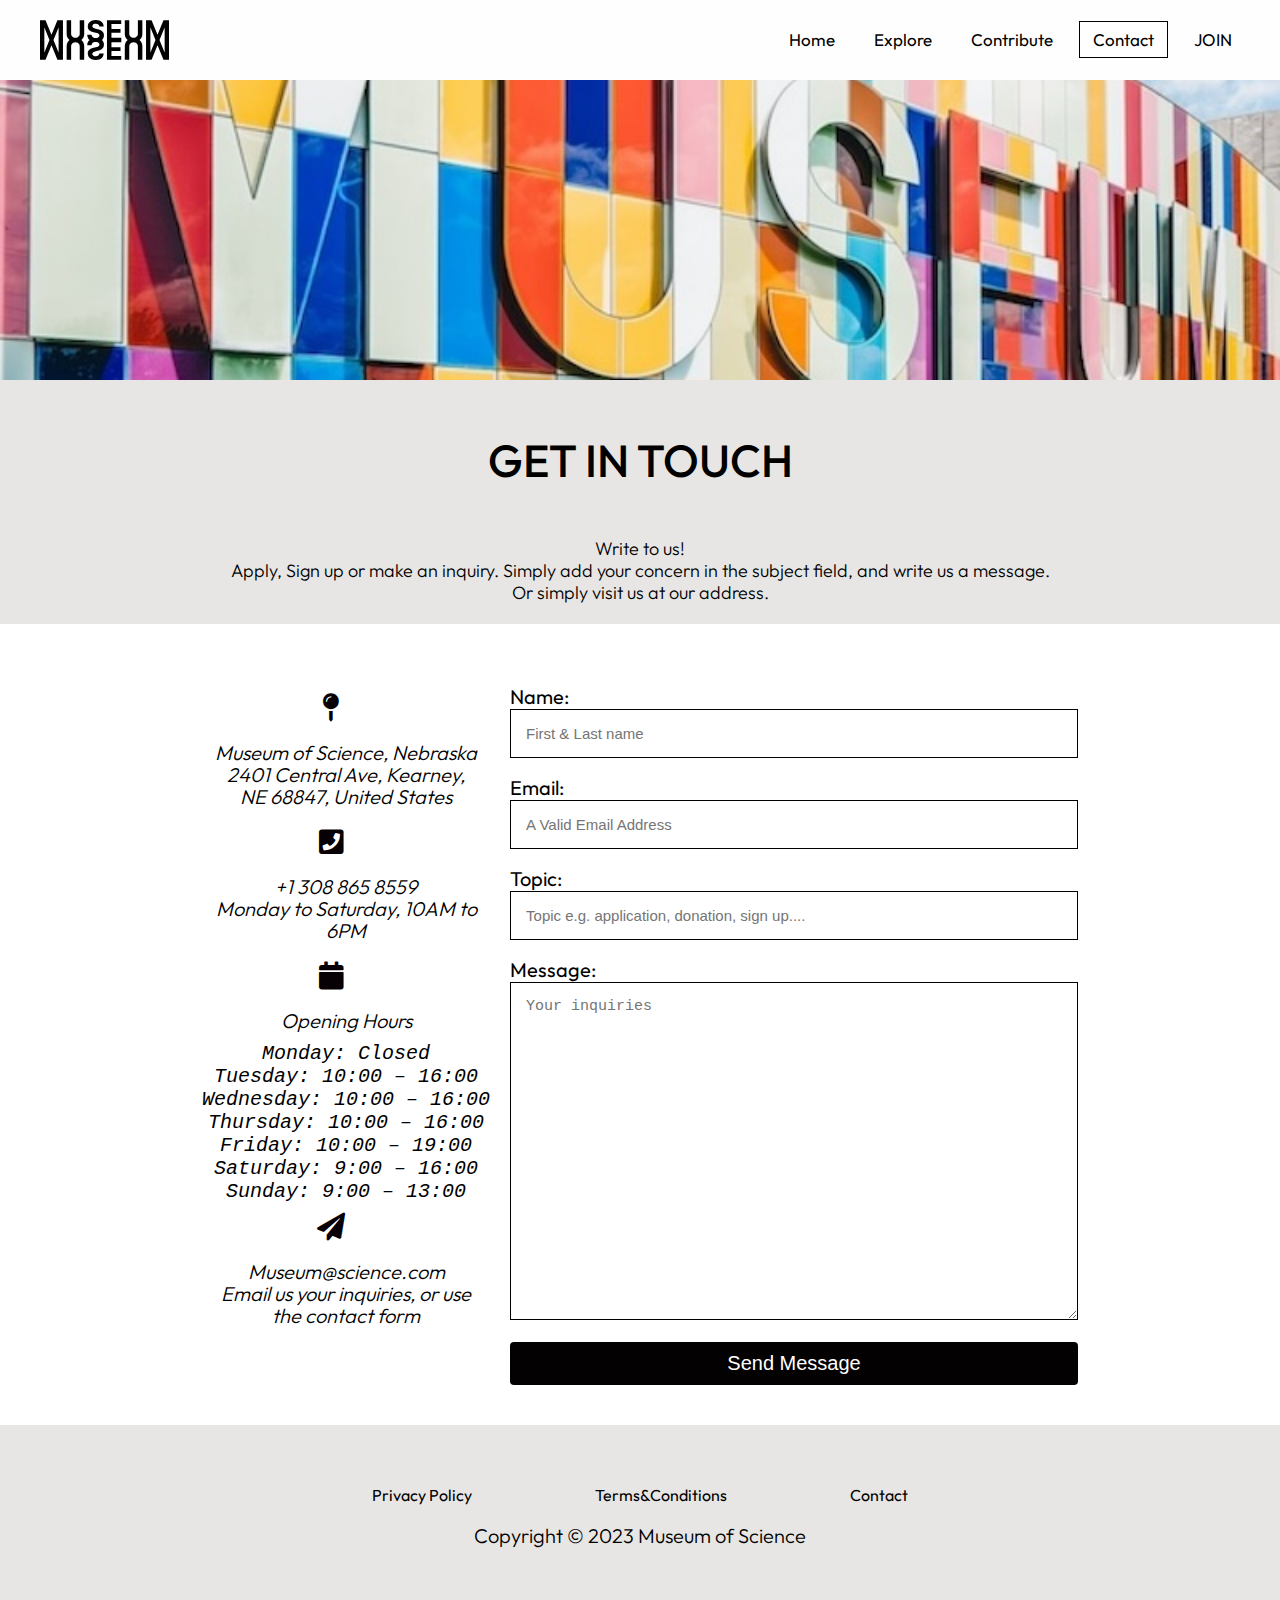
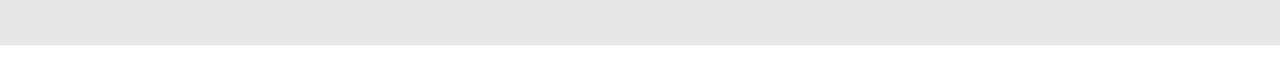
==== contact.html @ 325c9579 "Commit Code" ====
<!DOCTYPE html>
<html lang="en" dir="ltr">
  <head>
    <meta charset="utf-8">
    <title>MUSEUM - Contact</title>
    <meta name="viewport" content="width=device-width, initial-scale=1.0">
    <link rel="stylesheet" href="css/explore.css">
    <link rel="stylesheet" href="css/nav.css">
    <link rel="stylesheet" href="css/news.css">
    <link rel="stylesheet" href="css/styles.css">
    <link rel="stylesheet" href="css/contact.css">
    <link rel="stylesheet" href="https://cdnjs.cloudflare.com/ajax/libs/font-awesome/5.15.3/css/all.min.css"/>
    <link rel="preconnect" href="https://fonts.googleapis.com">
    <link rel="preconnect" href="https://fonts.gstatic.com" crossorigin>
    <link href="https://fonts.googleapis.com/css2?family=Outfit:wght@100;200;300;400;500;600;700;800;900&display=swap" rel="stylesheet">
  </head>
  <body>
    <nav>
      <input type="checkbox" id="check">
      <label for="check" class="checkbutton">
        <i class="fas fa-bars"></i>
      </label>
      <label class="logo"><img src="/images/SVG_MuseumLarge.svg" alt="Logo placeholder,the word museum mirrored making a monogram"></label>
      <ul>
        <li><a href="index.html">Home</a></li>
        <li><a href="explore.html">Explore</a></li>
        <li><a href="contribute.html">Contribute</a></li>
        <li><a class="active" href="contact.html">Contact</a></li>
        <li><a href="join.html">JOIN</a></li>
      </ul>
    </nav>
    <header><img src="/images/museumexterior.jpg" alt="Colorful tiled exterior wall of museum.">
        <h1>GET IN TOUCH</h1>
        <p> Write to us! <br>Apply, Sign up or make an inquiry. Simply add your concern in the subject field, and write us a message. <br> Or simply visit us at our address.  </p>
    </header>

<section class="contact-us">
    <article class="row">
        <aside class="contact-column">

                <section>
                <i class="fa fa-map-pin"></i>
                <address>
                    <p>Museum of Science, Nebraska <br>
                    2401 Central Ave, Kearney, <br> NE 68847, United States</p>
                </address>
            </section>

             <section>
                <i class="fa fa-phone-square"></i>
                <address>
                    <p>+1 308 865 8559 <br>
                    Monday to Saturday, 10AM to 6PM</p>
                </address>
             </section>

             <section>
                <i class="fa fa-calendar"></i>
                <address>
                    <p>Opening Hours</p>
<pre>
Monday: Closed
Tuesday: 10:00 – 16:00
Wednesday: 10:00 – 16:00
Thursday: 10:00 – 16:00
Friday: 10:00 – 19:00
Saturday: 9:00 – 16:00
Sunday: 9:00 – 13:00
</pre>
                </address>
             </section>

             <section>
                <i class="fa fa-paper-plane"></i>
                <address>
                    <p>Museum@science.com <br>
                    Email us your inquiries, or use the contact form</p>
                </address>
             </section>
        </aside>

            <aside class="contact-column">
                <form action="form-handler.php" method="post">
                    <sub>Name:</sub><input type="text" name="name" placeholder="First & Last name" required>
                    <sub>Email:</sub><input type="email" name="email" placeholder="A Valid Email Address" required>
                    <sub>Topic:</sub><input type="text" name="subject" placeholder="Topic e.g. application, donation, sign up...." required>
                    <sub>Message:</sub><textarea rows="18" name="message" placeholder="Your inquiries" required></textarea>
                    <button type="submit" class="send-button">Send Message</button>
                </form>
            </aside>

        </article>
    </section>

<footer>

<a href="policy.html">Privacy Policy</a>
<a href="terms.html">Terms&Conditions</a>
<a href="contact.html">Contact</a>

<p>Copyright © 2023 Museum of Science</p>

</footer>

  </body>
</html>
---- css/explore.css ----
.explore {
    width: 100%;
    text-align: center;
}

.explore-column{
    flex-basis: 30%;
    box-sizing: border-box;
    text-align: center;
    border: 1px solid black;
    border-radius: 40px;
    margin:0 20px 30px 20px;
}

.exhibitions{
    width: 100%;
    text-align: center;
    padding-top: 10px;
  }

.exhibitions-1{
    width: 100%;
    padding-top: 5%;
    background-color: #E7E6E4;
} 
  
  .exhibitions h2{
    font-size: 30px;
    margin-top: 20px;
  }
  
  .row {
    margin-top: 10px;
    justify-content: space-between;
    display: flex;
  }

  .row-1{
    background-color: #E7E6E4;
  }
  
  .exhibits-column{
    flex-basis: 90%;
    margin: 5%;
  }
  
  .exhibits-column img{
    width: 70%;
    border-radius: 10px;
    height: 300px;
    top: 0;
    left: 0;
    object-fit: cover;
  }
  .exhibits-column p{
    width: 100%;
    padding: 50px;
    font-size: 20px;
  }
  
  .exhibits-column h3{
    line-height: 40px;
  }

  .explore-1, h2, article{
    text-align: center;
  }

  .policy {
    text-align: left;
    padding-left: 10%;
    padding-right: 10%;
    padding-bottom: 100px ;
    
  }

  @media(min-width:900px){
  .policy, p{
    padding-left: 30%;
    padding-right: 30%;

  }
  }
---- css/nav.css ----
*{
    padding: 0;
    margin: 0;
    text-decoration: none;
    list-style: none;
    box-sizing: border-box;
  }
  body{
    font-family: 'Outfit', sans-serif;
  }
  nav{
    background: #fefefe;
    height: 80px;
    width: 100%;
    z-index: 1;
  }
  
  label.logo img{
    height: 60px;
    padding-top: 20px;
    padding-left: 40px;
  }
  nav ul{
    float: right;
    margin-right: 30px;
    top: 80px;
  }
  nav ul li{
    display: inline-block;
    line-height: 80px;
    margin: 0 5px;
  }
  nav ul li a{
    color: rgb(0, 0, 0);
    font-size: 17px;
    padding: 7px 13px;
  }
  a.active,a:hover{
    background: none;
    border: 1px solid black;
    transition: .5s;
  }
  .checkbutton{
    font-size: 30px;
    color: rgb(11, 4, 4);
    float: right;
    line-height: 80px;
    margin-right: 30px;
    cursor: pointer;
    display: none;
  }
  #check{
    display: none;
  }
  @media (max-width: 952px){
    label.logo{
      font-size: 30px;
      padding-left: 50px;
    }
    nav ul li a{
      font-size: 16px;
    }
  }
  @media (max-width: 858px){
    .checkbutton{
      display: block;
    }
    ul{
      position: fixed;
      width: 30%;
      height: 455px;
      background: #96c7bc;
      border: 1px solid black;
      right: -100%;
      text-align: center;
      transition: all .2s;
      z-index: 1;
    }
    nav ul li{
      display: block;
      margin: 50px 0;
      line-height: 30px;
    }
    nav ul li a{
      font-size: 20px;
    }
    a:hover,a.active{
      background: white;
      border: 2px solid black;
    }
    #check:checked ~ ul{
     right: 0;
     position: absolute;
    }
  }
---- css/news.css ----
.news{
    width: 80%;
    margin: auto;
    text-align: center;
    padding-top: 50px;
  }
  
  h2{
    font-size: 25px;
    font-weight: 600;
  }

  p{
    color: black;
    font-weight: 300;
    line-height: 22px;
    padding: 10px;
  }
  
  .row{
    margin-top: 50px;
    display: flex;
    justify-content: space-between;
  }
  
  .news-column{
    flex-basis: 30%;
    border: 1px solid black;
    border-radius: 10px;
    margin-bottom: 5%;
    padding: 0;
    box-sizing: border-box;
  }
  
  .news-column img{
    width: 100%;
    height: 300px;
    padding: 20px;
    top: 0;
    left: 0;
    object-fit: cover;
  }

  @media (max-width: 900PX){
    .row{
        flex-direction: column;
    }
    h2{
      font-size: 20px;
    }
  }
---- css/styles.css ----
header img{
    width: 100%;
    height: 300px;
    top: 0;
    left: 0;
    object-fit: cover;
  }

  header{
    background-color: #E7E6E4;
  }

  header h1{
    font-weight: 500;
    font-size: 45px;
    padding: 3%;
    text-align: center;
    margin-top: 10px;
  }


  header p{
    font-size: 18px;
    width: 100%;
    padding:10px 10% 20px 10%;
    text-align: center;
  }

  header, p{
    text-align: center;
  }

  .button{
    display: inline-block;
    text-decoration: none;
    color: black;
    border: 1px solid black;
    padding: 10px 30px;
    font-size: 14px;
    background: transparent;
    position: relative;
    cursor: pointer;
    transition: 0.7s;
  }

  .button:hover{
    color: rgb(0, 0, 0);
    border: 1px solid white;
    background-color: rgba(255, 255, 255, 0.51);
  }

footer{
  bottom: 0;
  height: 220px;
  width: 100%;
  background-color: #E7E6E4;
  text-align: center;
  padding-top: 60px;
}

footer p{
  text-align: center;
  padding: 20px;
}

footer a {
  padding: 0 60px;
  color: black;
}

footer a:hover {
  border: transparent;
  background-color: transparent;
  color: rgb(255, 0, 179);
}

@media(max-width: 900px){
  header h1{
    font-size: 35px;
  }
  header p{
    font-size: 18px;
  }
  footer a{
    display: block;
    line-height: 20px;
  }
}
---- css/contact.css ----
.location{
    width: 82%;
    margin: auto;
    padding: 80px 0;
}

.location iframe{
    width: 100%;
}

address  {
    text-align: center;
}


.contact-us{
    width: 70%;
    margin: auto;
}

.contact-column{
    flex-basis: 48;
    margin-bottom: 30px;
    
    
}
.contact-column aside{
    display: flex;
    align-items: center;
    margin-bottom: 40px;
}

.contact-column .fa{
    font-size: 28px;
    color: rgb(7, 1, 5);
    margin: 10px;
    margin-right: 40px;
    text-align: center;
}

.contact-column, aside, p{
    padding: 10px;
    font-size: 20px;
    
}

.contact-column sub{
    float: left;
    font-size: 20px;
}

.contact-column aside h5{
    font-size: 40px;
    margin-bottom: 5px;
    color: rgb(7, 2, 6);
    font-weight: 400;

}

.contact-column input, .contact-column textarea{
    width: 100%;
    padding: 15px;
    margin-bottom: 17px;
    font-size: 15px;
    outline: none;
    border: 1px solid rgb(0, 0, 0);
}
.send-button {
    width: 100%;
    padding: 10px;
    font-size: 20px;
    background-color: rgb(3, 1, 2);
    color: white;
    border: none;
    border-radius: 4px;
    cursor: pointer;
}

.send-button:hover {
    background-color: rgba(255, 0, 179, 0.678);
}
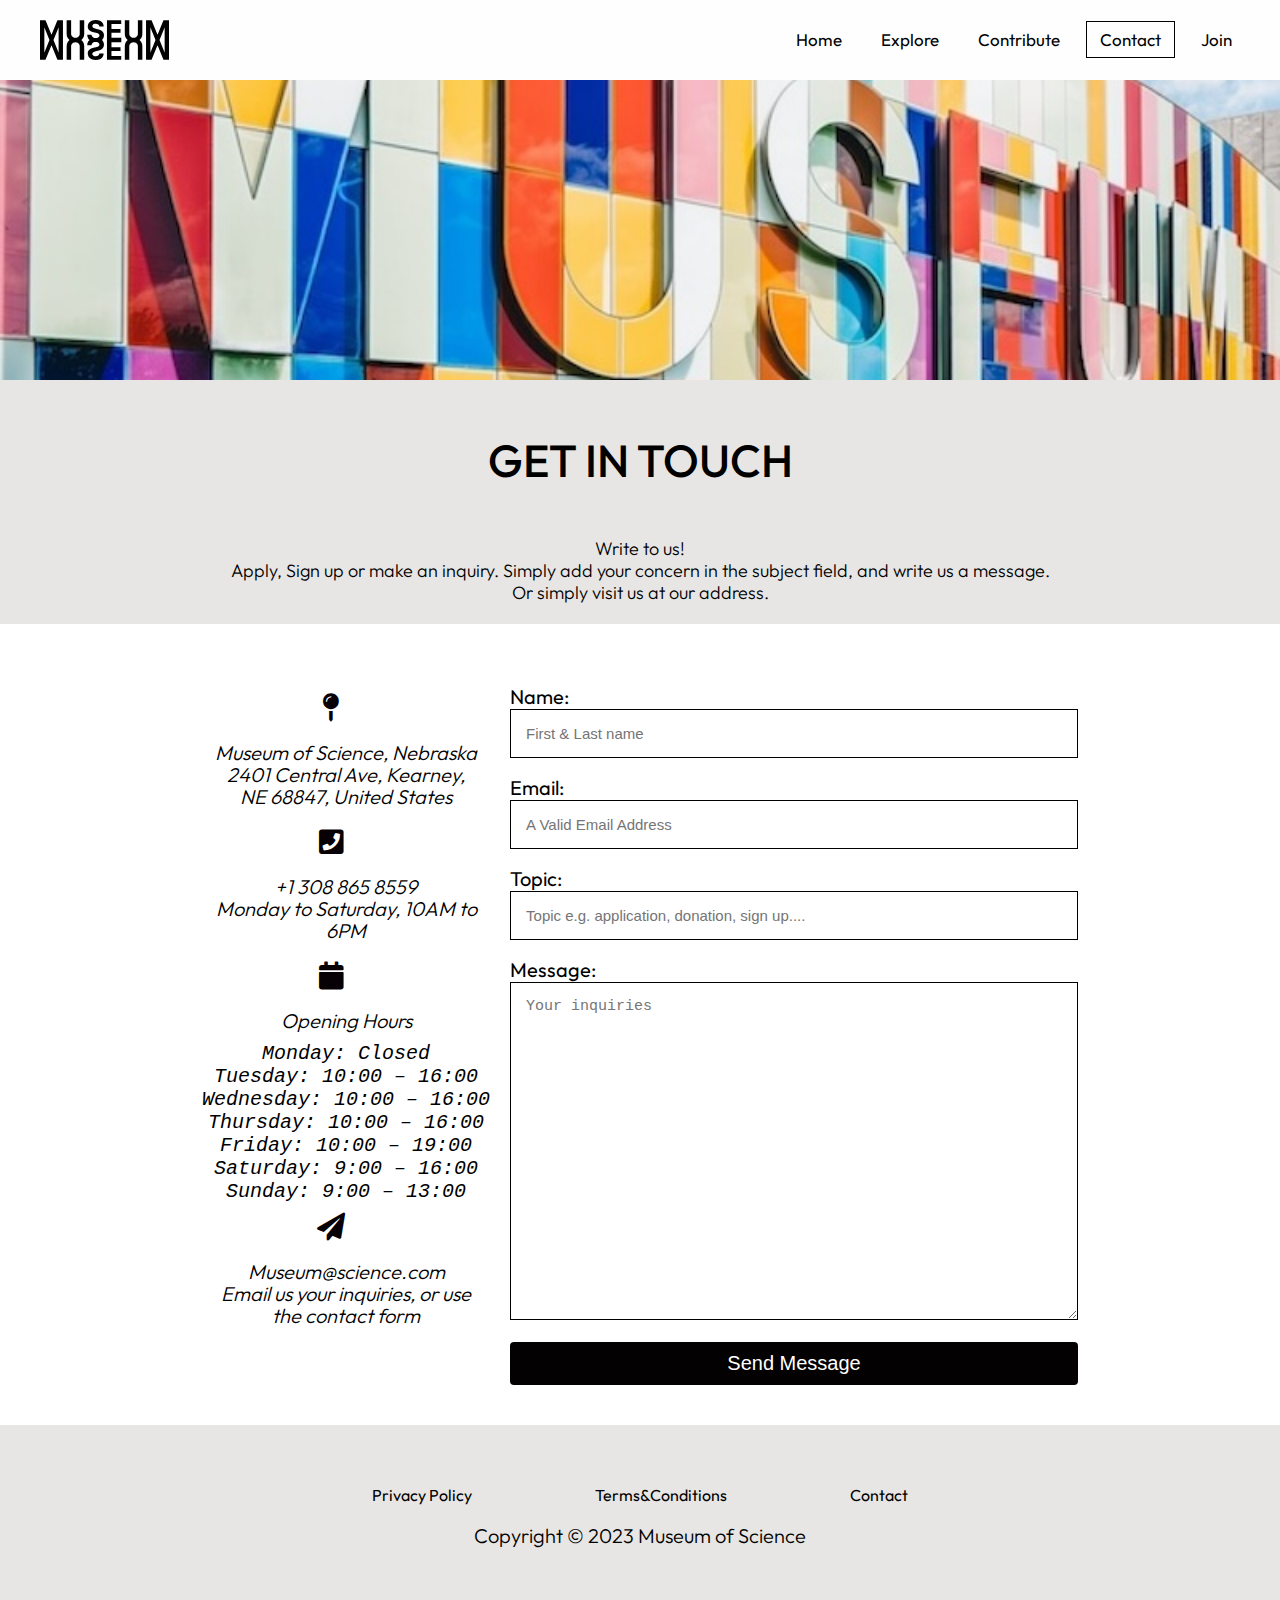
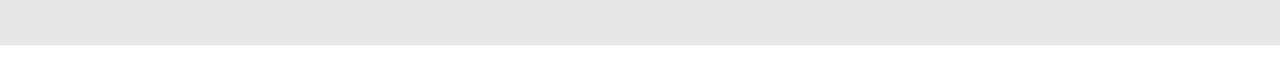
==== commit d57c94d4: "Changed nav item "Join" from Capitalized" ====
--- a/contact.html
+++ b/contact.html
@@ -20,16 +20,16 @@
       <label for="check" class="checkbutton">
         <i class="fas fa-bars"></i>
       </label>
-      <label class="logo"><img src="/images/SVG_MuseumLarge.svg" alt="Logo placeholder,the word museum mirrored making a monogram"></label>
+      <label class="logo"><img src="images/SVG_MuseumLarge.svg" alt="Logo placeholder,the word museum mirrored making a monogram"></label>
       <ul>
         <li><a href="index.html">Home</a></li>
         <li><a href="explore.html">Explore</a></li>
         <li><a href="contribute.html">Contribute</a></li>
         <li><a class="active" href="contact.html">Contact</a></li>
-        <li><a href="join.html">JOIN</a></li>
+        <li><a href="join.html">Join</a></li>
       </ul>
     </nav>
-    <header><img src="/images/museumexterior.jpg" alt="Colorful tiled exterior wall of museum.">
+    <header><img src="images/museumexterior.jpg" alt="Colorful tiled exterior wall of museum.">
         <h1>GET IN TOUCH</h1>
         <p> Write to us! <br>Apply, Sign up or make an inquiry. Simply add your concern in the subject field, and write us a message. <br> Or simply visit us at our address.  </p>
     </header>
